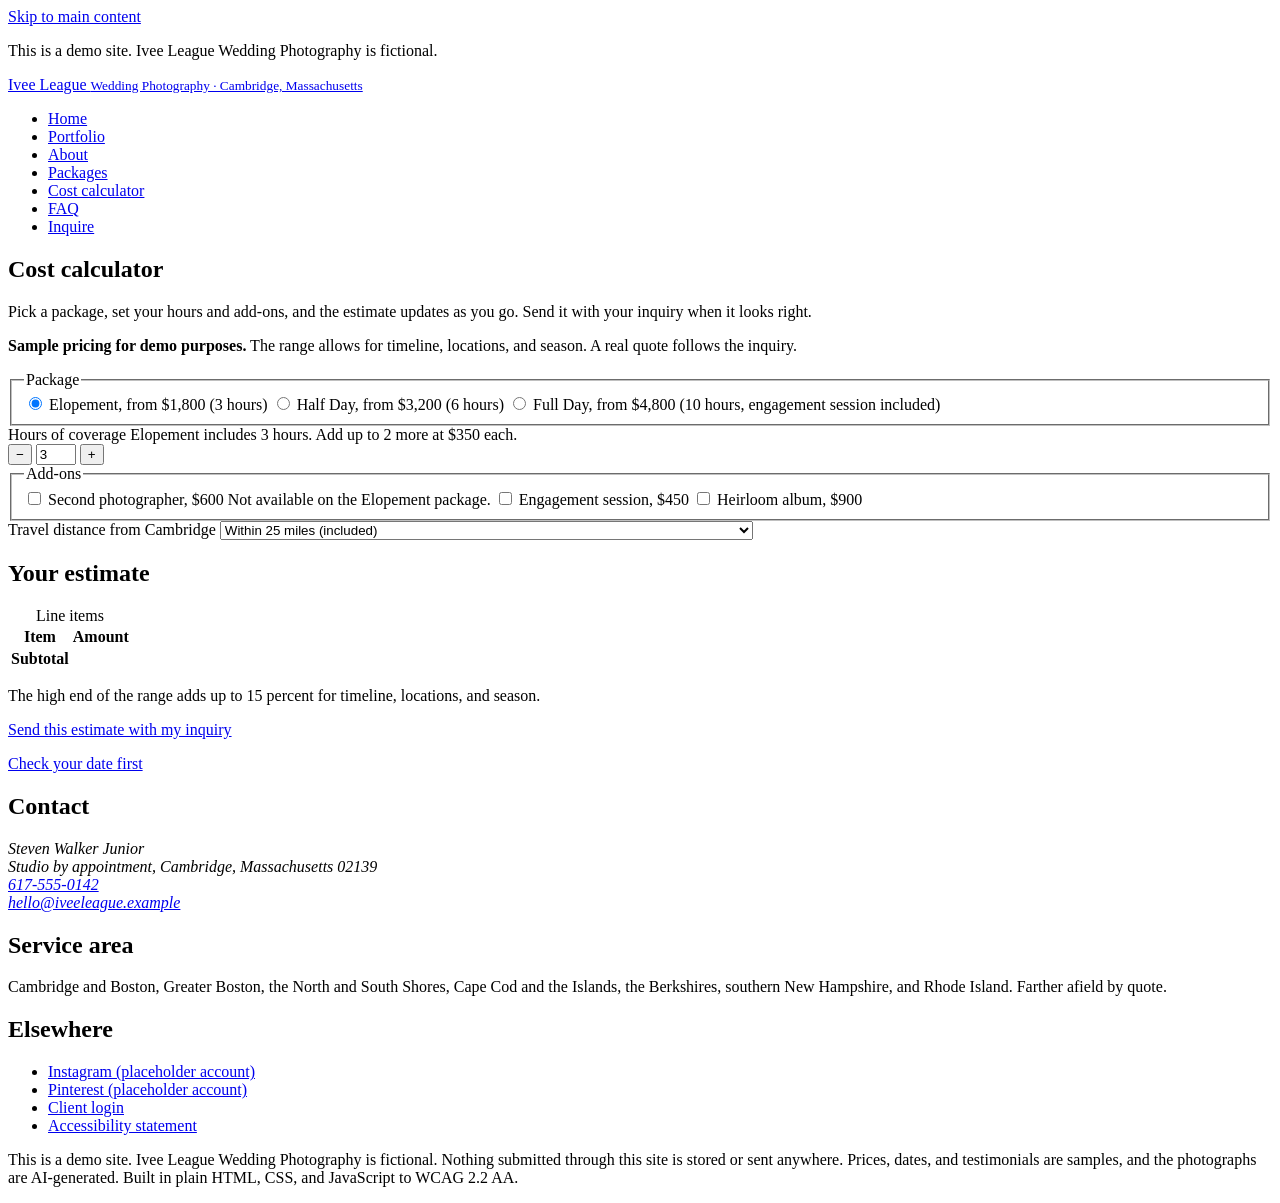
==== calculator.html @ b7129be0 "Swap placeholder images for AI-generated photos Twelve team-supplied AI images converted to JPEG wit" ====
<!DOCTYPE html>
<html lang="en">
<head>
  <meta charset="utf-8">
  <meta name="viewport" content="width=device-width, initial-scale=1">
  <title>Cost calculator · Ivee League Wedding Photography</title>
  <meta name="description" content="Get a ballpark estimate for wedding photography with Ivee League in Cambridge, Massachusetts. Sample pricing for demo purposes.">
  <link rel="stylesheet" href="css/site.css">
</head>
<body>
  <a class="skip-link" href="#main">Skip to main content</a>

  <header class="site-header">
    <p class="demo-notice">This is a demo site. Ivee League Wedding Photography is fictional.</p>
    <div class="container">
      <a class="brand" href="index.html">Ivee League <small>Wedding Photography · Cambridge, Massachusetts</small></a>
      <nav class="site-nav" aria-label="Main">
        <ul>
        <li><a href="index.html">Home</a></li>
        <li><a href="portfolio.html">Portfolio</a></li>
        <li><a href="about.html">About</a></li>
        <li><a href="packages.html">Packages</a></li>
        <li><a href="calculator.html" aria-current="page">Cost calculator</a></li>
        <li><a href="faq.html">FAQ</a></li>
        <li><a href="inquire.html" class="nav-cta">Inquire</a></li>
        </ul>
      </nav>
    </div>
  </header>

  <main id="main" tabindex="-1">

    <section class="container">
      <h1>Cost calculator</h1>
      <p class="lede narrow">Pick a package, set your hours and add-ons, and the estimate updates as you go. Send it with your inquiry when it looks right.</p>
      <p id="pricing-note"><strong>Sample pricing for demo purposes.</strong> The range allows for timeline, locations, and season. A real quote follows the inquiry.</p>

      <div class="calculator-layout">
        <form id="calculator" aria-describedby="pricing-note" novalidate>
          <noscript><p class="result">The calculator needs JavaScript. The <a href="packages.html">packages page</a> lists the same prices.</p></noscript>

          <fieldset>
            <legend>Package</legend>
            <label class="choice"><input type="radio" name="tier" value="elopement" checked> Elopement, from $1,800 (3 hours)</label>
            <label class="choice"><input type="radio" name="tier" value="half-day"> Half Day, from $3,200 (6 hours)</label>
            <label class="choice"><input type="radio" name="tier" value="full-day"> Full Day, from $4,800 (10 hours, engagement session included)</label>
          </fieldset>

          <div class="field">
            <label for="hours">Hours of coverage</label>
            <span class="hint" id="hours-hint">Elopement includes 3 hours. Add up to 2 more at $350 each.</span>
            <div class="stepper">
              <button type="button" data-step="-1" aria-label="One hour less">&minus;</button>
              <input id="hours" name="hours" type="number" inputmode="numeric" min="3" max="5" step="1" value="3" aria-describedby="hours-hint">
              <button type="button" data-step="1" aria-label="One hour more">+</button>
            </div>
          </div>

          <fieldset>
            <legend>Add-ons</legend>
            <label class="choice"><input type="checkbox" name="second" id="second" aria-describedby="second-hint"> Second photographer, $600</label>
            <span class="hint" id="second-hint">Not available on the Elopement package.</span>
            <label class="choice"><input type="checkbox" name="engagement" id="engagement" aria-describedby="engagement-hint"> Engagement session, $450</label>
            <span class="hint" id="engagement-hint"></span>
            <label class="choice"><input type="checkbox" name="album" id="album"> Heirloom album, $900</label>
          </fieldset>

          <div class="field">
            <label for="travel">Travel distance from Cambridge</label>
            <select id="travel" name="travel">
              <option value="local">Within 25 miles (included)</option>
              <option value="regional">25 to 60 miles, $150 (North Shore, South Shore, Worcester, southern New Hampshire)</option>
              <option value="extended">60 to 120 miles, $350 (Cape Cod, Rhode Island, the Berkshires)</option>
              <option value="far">More than 120 miles, $600 plus lodging (the Islands, Vermont, Maine, out of state)</option>
            </select>
          </div>
        </form>

        <div class="estimate" aria-labelledby="estimate-heading" role="region">
          <h2 id="estimate-heading">Your estimate</h2>
          <p id="estimate-total" class="estimate-total" aria-live="polite" aria-atomic="true"></p>
          <table id="breakdown">
            <caption>Line items</caption>
            <thead><tr><th scope="col">Item</th><th scope="col">Amount</th></tr></thead>
            <tbody></tbody>
            <tfoot><tr><th scope="row">Subtotal</th><td id="breakdown-subtotal"></td></tr></tfoot>
          </table>
          <p class="muted" id="estimate-note">The high end of the range adds up to 15 percent for timeline, locations, and season.</p>
          <p><a id="send-estimate" class="button button-gold" href="inquire.html">Send this estimate with my inquiry</a></p>
          <p><a href="inquire.html#date-checker">Check your date first</a></p>
        </div>
      </div>
    </section>

  </main>

  <footer class="site-footer">
    <div class="container">
      <div>
        <h2>Contact</h2>
        <address>
          Steven Walker Junior<br>
          Studio by appointment, Cambridge, Massachusetts 02139<br>
          <a href="tel:+16175550142">617-555-0142</a><br>
          <a href="mailto:hello@iveeleague.example">hello@iveeleague.example</a>
        </address>
      </div>
      <div>
        <h2>Service area</h2>
        <p>Cambridge and Boston, Greater Boston, the North and South Shores, Cape Cod and the Islands, the Berkshires, southern New Hampshire, and Rhode Island. Farther afield by quote.</p>
      </div>
      <div>
        <h2>Elsewhere</h2>
        <ul>
          <li><a href="https://www.instagram.com/iveeleague.demo">Instagram (placeholder account)</a></li>
          <li><a href="https://www.pinterest.com/iveeleaguedemo">Pinterest (placeholder account)</a></li>
          <li><a href="client-login.html">Client login</a></li>
          <li><a href="accessibility.html">Accessibility statement</a></li>
        </ul>
      </div>
      <p class="footer-legal">This is a demo site. Ivee League Wedding Photography is fictional. Nothing submitted through this site is stored or sent anywhere. Prices, dates, and testimonials are samples, and the photographs are AI-generated. Built in plain HTML, CSS, and JavaScript to WCAG 2.2 AA.</p>
    </div>
  </footer>
  <script type="module" src="js/calculator.js"></script>
</body>
</html>
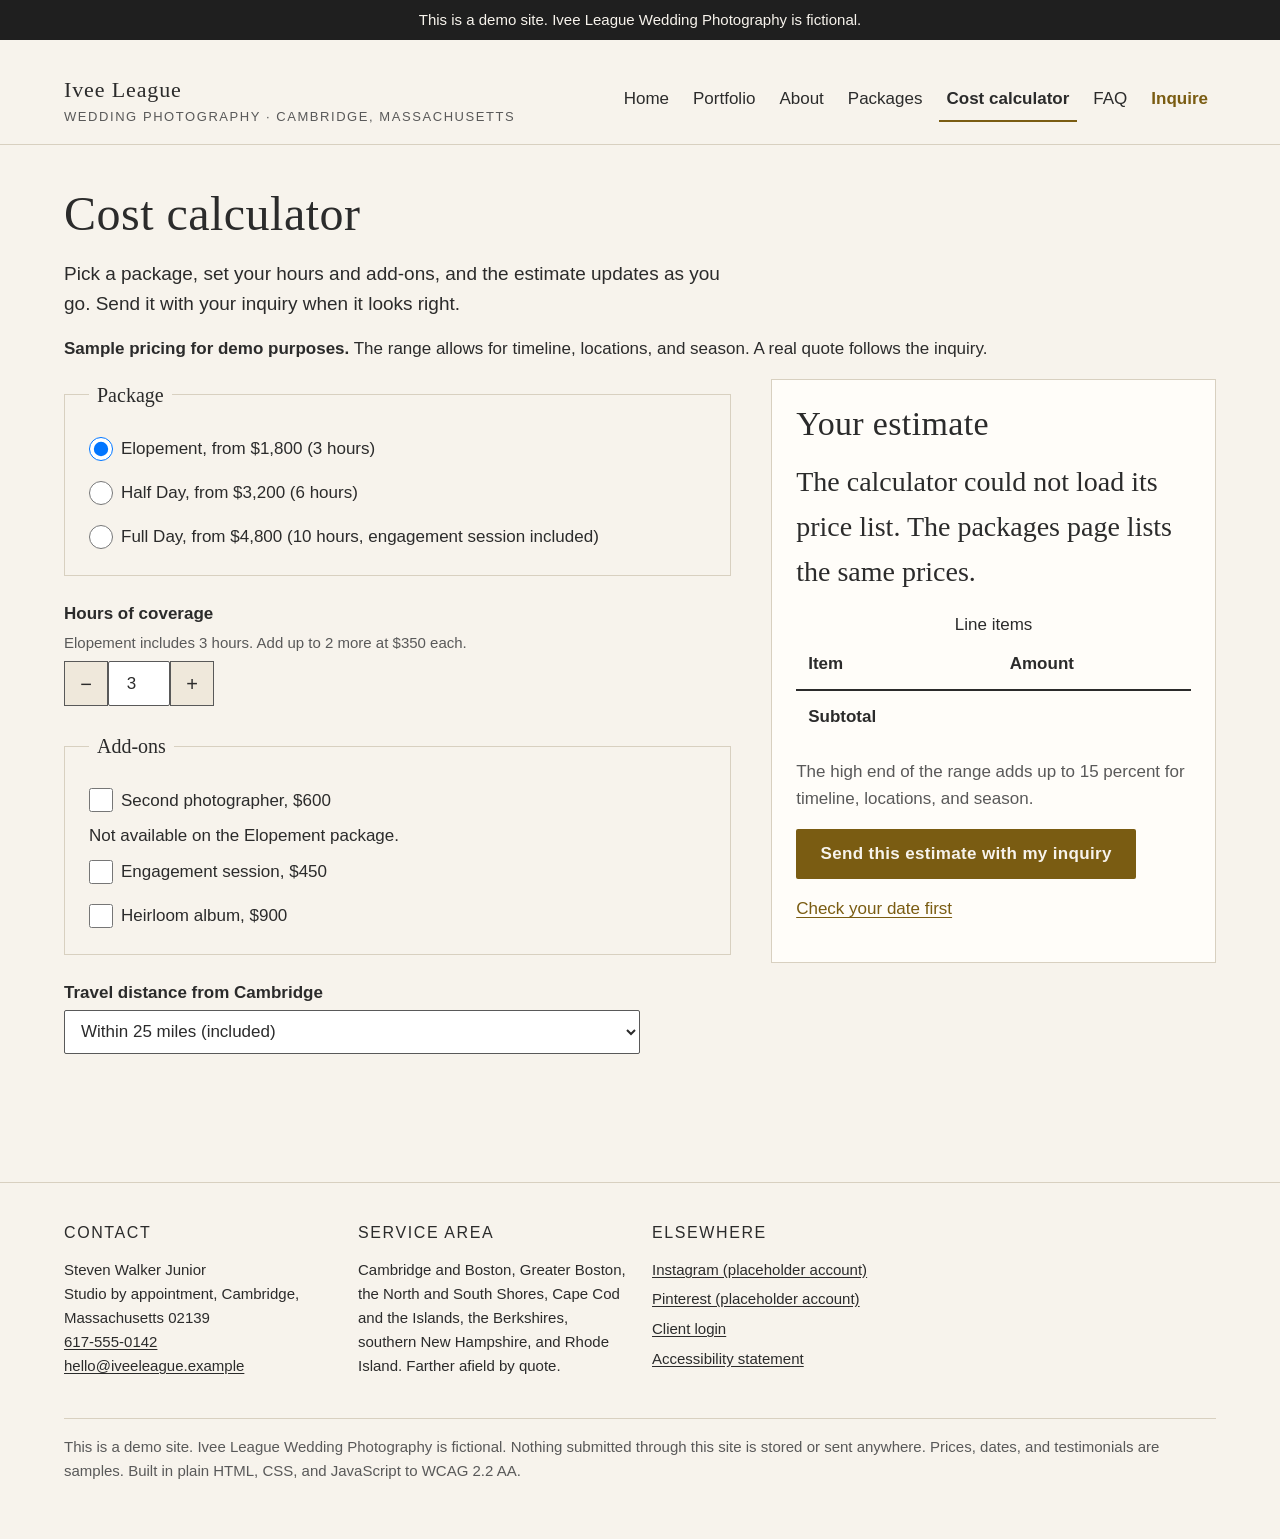
==== commit 9c646e77: "Phase 3: calculator, date checker, inquiry form, portfolio filters and lightbox Co-Authored-By: Clau" ====
--- a/calculator.html
+++ b/calculator.html
@@ -118,7 +118,7 @@
           <li><a href="accessibility.html">Accessibility statement</a></li>
         </ul>
       </div>
-      <p class="footer-legal">This is a demo site. Ivee League Wedding Photography is fictional. Nothing submitted through this site is stored or sent anywhere. Prices, dates, and testimonials are samples, and the photographs are AI-generated. Built in plain HTML, CSS, and JavaScript to WCAG 2.2 AA.</p>
+      <p class="footer-legal">This is a demo site. Ivee League Wedding Photography is fictional. Nothing submitted through this site is stored or sent anywhere. Prices, dates, and testimonials are samples. Built in plain HTML, CSS, and JavaScript to WCAG 2.2 AA.</p>
     </div>
   </footer>
   <script type="module" src="js/calculator.js"></script>
--- a/css/site.css
+++ b/css/site.css
@@ -0,0 +1,317 @@
+/* Ivee League Wedding Photography — site styles
+   Palette and type are tokens so the whole site can be re-tuned in one place.
+   Contrast (WCAG 2.2 AA): charcoal on ivory 12.8:1, gold on ivory 5.6:1,
+   ivory on gold 5.6:1, muted text on ivory 6.3:1. */
+
+:root {
+  --ivory: #F7F3EC;
+  --ivory-deep: #EFE8DB;
+  --charcoal: #2B2B2B;
+  --charcoal-deep: #1F1F1F;
+  --muted: #595959;
+  --gold: #7A5C12;
+  --gold-soft: #C9B27A;   /* decorative rules only, never text */
+  --rule: #D8D0C0;
+  --error: #9B1C1C;       /* 7.6:1 on ivory */
+  --success: #1F5E3A;     /* 7.3:1 on ivory */
+  --focus: #1F4FA3;       /* 6.7:1 on ivory, 3:1+ against every surface */
+
+  --font-serif: "Iowan Old Style", "Palatino Linotype", Palatino, Georgia, "Times New Roman", serif;
+  --font-sans: -apple-system, BlinkMacSystemFont, "Segoe UI", Roboto, "Helvetica Neue", Arial, sans-serif;
+
+  --measure: 65ch;
+  --space-1: 0.5rem;
+  --space-2: 1rem;
+  --space-3: 1.5rem;
+  --space-4: 2.5rem;
+  --space-5: 4rem;
+  --radius: 2px;
+  --target: 44px;         /* comfortably above the 24px minimum (2.5.8) */
+}
+
+/* ---- Reset and base ---- */
+*, *::before, *::after { box-sizing: border-box; }
+html { -webkit-text-size-adjust: 100%; scroll-behavior: smooth; }
+body {
+  margin: 0;
+  background: var(--ivory);
+  color: var(--charcoal);
+  font-family: var(--font-sans);
+  font-size: 1.0625rem;
+  line-height: 1.6;
+}
+img, svg, picture { max-width: 100%; height: auto; display: block; }
+h1, h2, h3, h4 {
+  font-family: var(--font-serif);
+  font-weight: 400;
+  line-height: 1.2;
+  margin: 0 0 var(--space-2);
+  letter-spacing: 0.01em;
+}
+h1 { font-size: clamp(2rem, 5vw, 3rem); }
+h2 { font-size: clamp(1.5rem, 3.5vw, 2.125rem); }
+h3 { font-size: 1.3125rem; }
+p, ul, ol, dl, table, figure { margin: 0 0 var(--space-2); }
+a { color: var(--gold); text-decoration: underline; text-underline-offset: 0.15em; }
+a:hover { color: var(--charcoal); }
+hr { border: 0; border-top: 1px solid var(--rule); margin: var(--space-4) 0; }
+code { font-family: ui-monospace, Menlo, Consolas, monospace; font-size: 0.95em; }
+small, .muted { color: var(--muted); }
+.lede { font-size: 1.1875rem; max-width: var(--measure); }
+
+/* ---- Focus: visible everywhere, never clipped by sticky header ---- */
+:focus-visible {
+  outline: 3px solid var(--focus);
+  outline-offset: 3px;
+  box-shadow: 0 0 0 6px var(--ivory);
+}
+:target { scroll-margin-top: 6rem; }
+[id] { scroll-margin-top: 6rem; }
+
+/* ---- Motion: nothing moves unless the reader allows it ---- */
+@media (prefers-reduced-motion: reduce) {
+  html { scroll-behavior: auto; }
+  *, *::before, *::after { animation: none !important; transition: none !important; }
+}
+
+/* ---- Utilities ---- */
+.visually-hidden {
+  position: absolute !important;
+  width: 1px; height: 1px;
+  padding: 0; margin: -1px;
+  overflow: hidden; clip: rect(0 0 0 0); clip-path: inset(50%);
+  white-space: nowrap; border: 0;
+}
+.container { width: min(100% - 2rem, 72rem); margin-inline: auto; }
+.narrow { max-width: var(--measure); }
+.flow > * + * { margin-top: var(--space-2); }
+.center { text-align: center; }
+.rule-top { border-top: 1px solid var(--rule); padding-top: var(--space-3); }
+
+/* ---- Skip link ---- */
+.skip-link {
+  position: absolute; top: 0; left: 0;
+  padding: var(--space-1) var(--space-2);
+  background: var(--charcoal); color: var(--ivory);
+  transform: translateY(-120%);
+  z-index: 100;
+}
+.skip-link:focus { transform: none; outline-offset: -3px; }
+
+/* ---- Demo notice ---- */
+.demo-notice {
+  background: var(--charcoal-deep);
+  color: var(--ivory);
+  font-size: 0.9375rem;
+  text-align: center;
+  padding: var(--space-1) var(--space-2);
+}
+.demo-notice a { color: var(--ivory); }
+
+/* ---- Header and navigation ---- */
+.site-header {
+  border-bottom: 1px solid var(--rule);
+  background: var(--ivory);
+}
+.site-header .container {
+  display: flex; flex-wrap: wrap; align-items: center; justify-content: space-between;
+  gap: var(--space-2); padding-block: var(--space-2);
+}
+.brand {
+  font-family: var(--font-serif); font-size: 1.375rem; letter-spacing: 0.04em;
+  color: var(--charcoal); text-decoration: none;
+}
+.brand small { display: block; font-family: var(--font-sans); font-size: 0.8125rem; letter-spacing: 0.12em; text-transform: uppercase; }
+.site-nav ul { list-style: none; margin: 0; padding: 0; display: flex; flex-wrap: wrap; gap: 0 var(--space-1); }
+.site-nav a {
+  display: inline-flex; align-items: center; min-height: var(--target);
+  padding: 0 var(--space-1); color: var(--charcoal); text-decoration: none;
+  border-bottom: 2px solid transparent;
+}
+.site-nav a:hover { border-bottom-color: var(--gold-soft); }
+.site-nav a[aria-current="page"] { border-bottom-color: var(--gold); font-weight: 600; }
+.site-nav .nav-cta { color: var(--gold); font-weight: 600; }
+
+/* ---- Buttons ---- */
+.button {
+  display: inline-flex; align-items: center; justify-content: center;
+  min-height: var(--target); padding: 0.6rem 1.4rem;
+  font: inherit; font-weight: 600; letter-spacing: 0.02em;
+  background: var(--charcoal); color: var(--ivory);
+  border: 2px solid var(--charcoal); border-radius: var(--radius);
+  text-decoration: none; cursor: pointer;
+}
+.button:hover { background: var(--charcoal-deep); color: var(--ivory); }
+.button-gold { background: var(--gold); border-color: var(--gold); }
+.button-gold:hover { background: #5E4609; border-color: #5E4609; }
+.button-outline { background: transparent; color: var(--charcoal); }
+.button-outline:hover { background: var(--ivory-deep); color: var(--charcoal); }
+.button:disabled, .button[aria-disabled="true"] { opacity: 0.55; cursor: not-allowed; }
+.cta-row { display: flex; flex-wrap: wrap; gap: var(--space-2); }
+
+/* ---- Hero: overlay keeps text at 4.5:1 regardless of the photo ---- */
+.hero { position: relative; isolation: isolate; color: var(--ivory); }
+.hero img { width: 100%; height: min(70vh, 640px); object-fit: cover; }
+.hero::after {
+  content: ""; position: absolute; inset: 0; z-index: 1;
+  background: linear-gradient(to top, rgba(31,31,31,0.88) 0%, rgba(31,31,31,0.65) 55%, rgba(31,31,31,0.35) 100%);
+}
+.hero-text {
+  position: absolute; inset: auto 0 0 0; z-index: 2;
+  padding: var(--space-4) 0;
+}
+.hero-text h1, .hero-text p { color: var(--ivory); text-shadow: 0 1px 2px rgba(0,0,0,0.5); }
+.hero-text p { font-size: 1.25rem; max-width: 40ch; }
+
+/* ---- Sections ---- */
+section { padding-block: var(--space-4); }
+.section-title { display: flex; align-items: center; gap: var(--space-2); }
+.section-title::after { content: ""; flex: 1; height: 1px; background: var(--rule); }
+
+/* ---- Photo grid and cards ---- */
+.photo-grid {
+  display: grid; gap: var(--space-2);
+  grid-template-columns: repeat(auto-fill, minmax(min(100%, 16rem), 1fr));
+  list-style: none; padding: 0; margin: 0;
+}
+.photo-grid img { aspect-ratio: 3 / 2; object-fit: cover; width: 100%; background: var(--ivory-deep); }
+.photo-grid .portrait img { aspect-ratio: 2 / 3; }
+.photo-grid button {
+  display: block; width: 100%; padding: 0; border: 0; background: none; cursor: pointer;
+}
+.photo-grid figcaption { font-size: 0.9375rem; color: var(--muted); margin-top: var(--space-1); }
+
+.card {
+  border: 1px solid var(--rule); padding: var(--space-3); background: #FFFDF9;
+}
+.card-grid { display: grid; gap: var(--space-2); grid-template-columns: repeat(auto-fit, minmax(min(100%, 18rem), 1fr)); }
+
+/* ---- Filter chips (aria-pressed shows state, not color alone) ---- */
+.filters { display: flex; flex-wrap: wrap; gap: var(--space-1); margin-bottom: var(--space-3); }
+.chip {
+  min-height: var(--target); padding: 0.4rem 1rem;
+  font: inherit; background: transparent; color: var(--charcoal);
+  border: 1px solid var(--charcoal); border-radius: 999px; cursor: pointer;
+}
+.chip[aria-pressed="true"] { background: var(--charcoal); color: var(--ivory); }
+.chip[aria-pressed="true"]::before { content: "✓ "; }
+
+/* ---- Testimonial ---- */
+.testimonial { border-left: 3px solid var(--gold-soft); padding-left: var(--space-3); max-width: var(--measure); }
+.testimonial blockquote { margin: 0; font-family: var(--font-serif); font-size: 1.25rem; }
+.testimonial .label { display: block; font-size: 0.8125rem; letter-spacing: 0.1em; text-transform: uppercase; color: var(--muted); margin-bottom: var(--space-1); }
+
+/* ---- Tables ---- */
+table { border-collapse: collapse; width: 100%; }
+th, td { text-align: left; padding: 0.75rem; border-bottom: 1px solid var(--rule); vertical-align: top; }
+th { font-weight: 600; }
+thead th { border-bottom: 2px solid var(--charcoal); }
+.table-wrap { overflow-x: auto; }
+.price { font-family: var(--font-serif); font-size: 1.5rem; }
+
+/* ---- Forms ---- */
+fieldset { border: 1px solid var(--rule); padding: var(--space-2) var(--space-3); margin: 0 0 var(--space-3); }
+legend { font-family: var(--font-serif); font-size: 1.25rem; padding: 0 var(--space-1); }
+.field { margin-bottom: var(--space-3); max-width: 36rem; }
+.field label, .field .label { display: block; font-weight: 600; margin-bottom: 0.25rem; }
+.field .hint { display: block; color: var(--muted); font-size: 0.9375rem; margin-bottom: 0.4rem; }
+input:not([type="checkbox"]):not([type="radio"]), select, textarea {
+  width: 100%; min-height: var(--target); padding: 0.5rem 0.75rem;
+  font: inherit; color: var(--charcoal); background: #fff;
+  border: 1px solid var(--muted); border-radius: var(--radius);
+}
+textarea { min-height: 8rem; resize: vertical; }
+input[type="checkbox"], input[type="radio"] { width: 1.5rem; height: 1.5rem; margin: 0 0.5rem 0 0; vertical-align: middle; }
+.choice { display: flex; align-items: center; min-height: var(--target); font-weight: 400; }
+.field.has-error input, .field.has-error select, .field.has-error textarea { border: 2px solid var(--error); }
+.error-text { color: var(--error); font-weight: 600; margin-top: 0.35rem; }
+.error-summary {
+  border: 2px solid var(--error); padding: var(--space-2) var(--space-3); margin-bottom: var(--space-3);
+  background: #FFF5F5;
+}
+.error-summary h2 { font-size: 1.25rem; color: var(--error); }
+.error-summary a { color: var(--error); }
+.required-note { color: var(--muted); }
+
+/* ---- Stepper: buttons meet the 24px floor with room to spare ---- */
+.stepper { display: inline-flex; align-items: stretch; }
+.stepper input { width: 5rem; text-align: center; border-radius: 0; }
+.stepper button {
+  min-width: var(--target); min-height: var(--target); font: inherit; font-size: 1.25rem;
+  background: var(--ivory-deep); color: var(--charcoal); border: 1px solid var(--muted); cursor: pointer;
+}
+
+/* ---- Live results ---- */
+.result {
+  border: 1px solid var(--rule); border-left: 4px solid var(--gold);
+  padding: var(--space-2) var(--space-3); background: #FFFDF9; margin-block: var(--space-2);
+}
+.result:empty { display: none; }
+.result[data-status="booked"] { border-left-color: var(--error); }
+.result[data-status="available"] { border-left-color: var(--success); }
+.estimate-total { font-family: var(--font-serif); font-size: 1.75rem; }
+
+/* ---- FAQ ---- */
+details { border-top: 1px solid var(--rule); }
+details:last-of-type { border-bottom: 1px solid var(--rule); }
+summary {
+  cursor: pointer; padding: var(--space-2) 0; font-family: var(--font-serif); font-size: 1.25rem;
+  min-height: var(--target); list-style-position: inside;
+}
+details > :not(summary) { max-width: var(--measure); }
+details[open] summary { font-weight: 600; }
+
+/* ---- Lightbox (modal dialog) ---- */
+.lightbox { border: 0; padding: 0; background: transparent; max-width: min(96vw, 80rem); }
+.lightbox::backdrop { background: rgba(31,31,31,0.92); }
+.lightbox-inner { background: var(--charcoal-deep); color: var(--ivory); padding: var(--space-2); }
+.lightbox img { max-height: 75vh; width: auto; margin-inline: auto; object-fit: contain; }
+.lightbox-controls { display: flex; justify-content: space-between; align-items: center; gap: var(--space-2); margin-top: var(--space-2); }
+.lightbox-controls button {
+  min-width: var(--target); min-height: var(--target); padding: 0.5rem 1rem;
+  font: inherit; background: var(--ivory); color: var(--charcoal); border: 2px solid var(--ivory); cursor: pointer;
+}
+.lightbox-controls button:focus-visible { outline-color: #FFD966; box-shadow: none; }
+.lightbox figcaption { text-align: center; margin-top: var(--space-1); }
+
+/* ---- Footer ---- */
+.site-footer {
+  border-top: 1px solid var(--rule); margin-top: var(--space-5);
+  padding-block: var(--space-4); font-size: 0.9375rem;
+}
+.site-footer .container { display: grid; gap: var(--space-3); grid-template-columns: repeat(auto-fit, minmax(min(100%, 14rem), 1fr)); }
+.site-footer h2 { font-size: 1rem; font-family: var(--font-sans); letter-spacing: 0.1em; text-transform: uppercase; }
+.site-footer ul { list-style: none; padding: 0; }
+.site-footer li { margin-bottom: 0.35rem; }
+.site-footer a { color: var(--charcoal); }
+.site-footer address { font-style: normal; }
+.footer-legal { grid-column: 1 / -1; border-top: 1px solid var(--rule); padding-top: var(--space-2); color: var(--muted); }
+
+/* ---- Small screens: 320px must work with no horizontal scroll ---- */
+@media (max-width: 40rem) {
+  .site-header .container { flex-direction: column; align-items: flex-start; }
+  .hero img { height: 60vh; }
+  .hero-text p { font-size: 1.125rem; }
+  th, td { padding: 0.5rem; }
+}
+
+/* ---- Print ---- */
+@media print {
+  .demo-notice, .site-nav, .skip-link, .cta-row, .filters { display: none; }
+  body { background: #fff; color: #000; }
+}
+
+/* ---- Page-specific ---- */
+section.hero { padding: 0; }
+.about-grid { display: grid; gap: var(--space-3); align-items: start; }
+@media (min-width: 48rem) { .about-grid { grid-template-columns: minmax(0, 2fr) minmax(0, 1fr); } }
+
+[hidden] { display: none !important; }
+.calculator-layout { display: grid; gap: var(--space-4); align-items: start; }
+@media (min-width: 60rem) { .calculator-layout { grid-template-columns: minmax(0, 3fr) minmax(0, 2fr); } .estimate { position: sticky; top: var(--space-2); } }
+.estimate { border: 1px solid var(--rule); padding: var(--space-3); background: #FFFDF9; }
+.estimate table { margin-top: var(--space-2); }
+.estimate tfoot th, .estimate tfoot td { border-top: 2px solid var(--charcoal); border-bottom: 0; font-weight: 600; }
+.date-form { max-width: 36rem; }
+.lightbox-title { font-family: var(--font-serif); font-size: 1.125rem; margin: 0 0 var(--space-1); }
+.thumb:focus-visible { outline-offset: 4px; }
